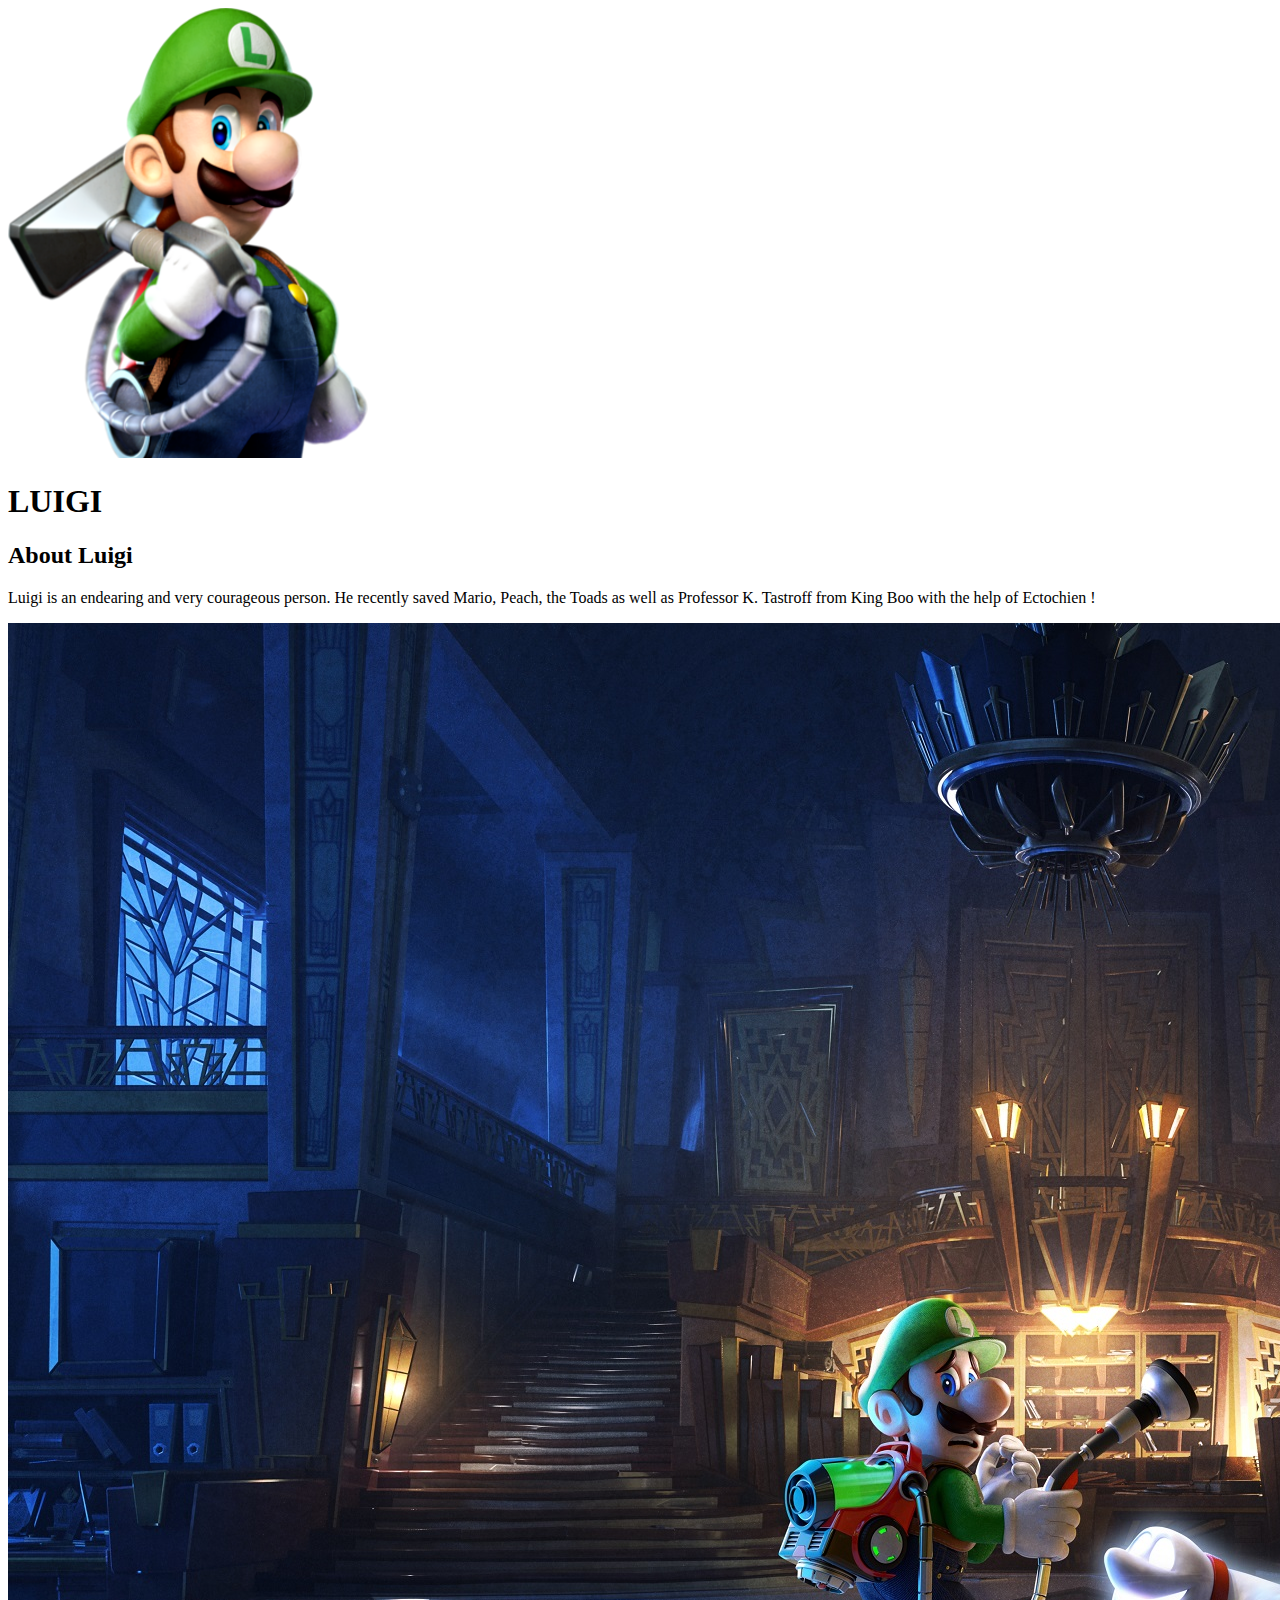
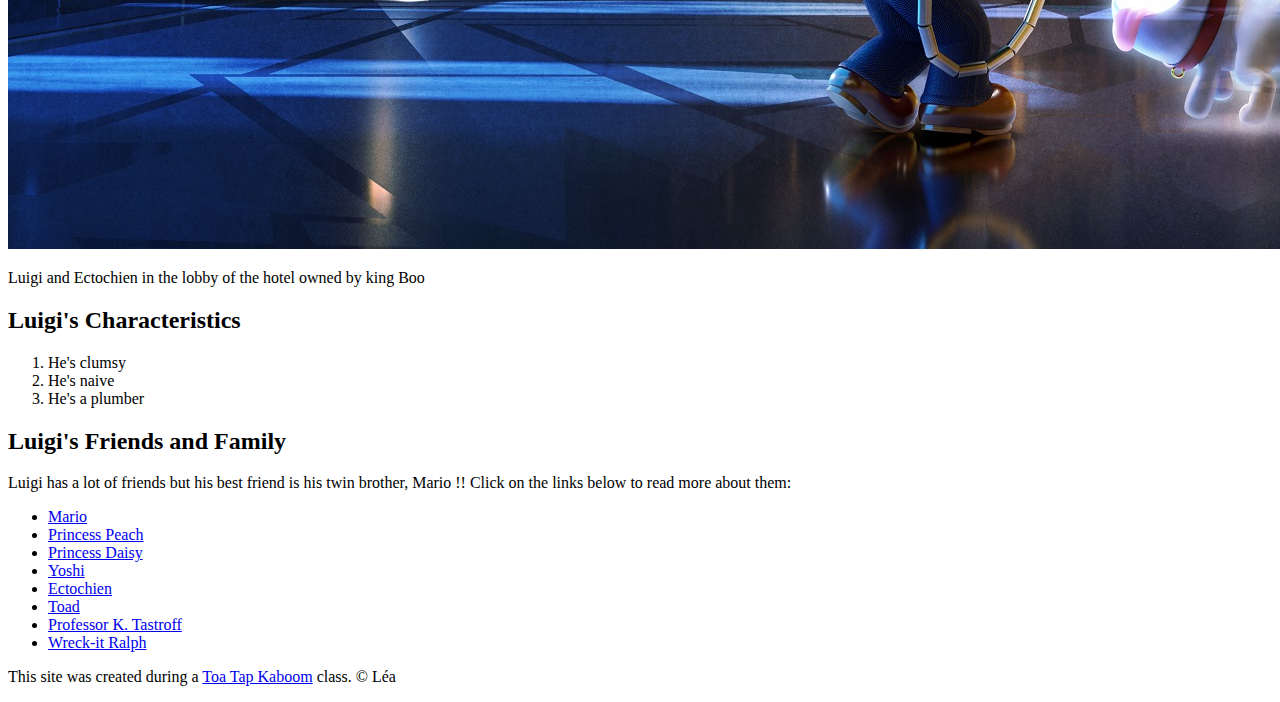
==== index.html @ b01421c3 "added our character's index.html file and a few images" ====
<!DOCTYPE html>
<html>
<head>
	<title>LUIGI</title>
	<link rel="icon" href="img/logo.png">
</head>
<body>
	<!-- header element -->
	<header>
		<img src="img/luigi.png">
		<h1>LUIGI</h1>
	</header>
	<!-- main element -->
	<main>
		<h2>About Luigi</h2>
		<p> Luigi is an endearing and very courageous person. He recently saved Mario, Peach, the Toads as well as Professor K. Tastroff from King Boo with the help of Ectochien ! </p>
		<img src="img/Ectochien.jpeg">
		<p>Luigi and Ectochien in the lobby of the hotel owned by king Boo</p>
		<!-- characteristics -->
		<h2>Luigi's Characteristics</h2>
		<ol>
			<li>He's clumsy</li>
			<li>He's naive</li>
			<li>He's a plumber</li>
		</ol>
		<!-- Friends -->
		<h2>Luigi's Friends and Family</h2>
		<p>Luigi has a lot of friends but his best friend is his twin brother, Mario !! Click on the links below to read more about them:</p>
		<ul>
			<li><a target="_blank"  href="https://fr.wikipedia.org/wiki/Mario_(personnage)">Mario</a></li>
			<li><a target="_blank" href="https://fr.wikipedia.org/wiki/Princesse_Peach">Princess Peach</a></li>
			<li><a target="_blank" href="https://fr.wikipedia.org/wiki/Princesse_Daisy"> Princess Daisy</a></li>
			<li><a target="_blank" href="https://fr.wikipedia.org/wiki/Yoshi#:~:text=Yoshi%20(%E3%83%A8%E3%83%83%E3%82%B7%E3%83%BC%2C%20Yossh%C4%AB)%20est,Mario%20World%202%3A%20Yoshi's%20Island.">Yoshi</a></li>
			<li><a target="_blank" href="https://mario.fandom.com/fr/wiki/Ectochien">Ectochien</a></li>
			<li><a target="_blank" href="https://fr.wikipedia.org/wiki/Toad">Toad</a></li>
			<li><a target="_blank" href="https://mario.fandom.com/fr/wiki/Professeur_Karl_Tastroff">Professor K. Tastroff</a></li>
			<li><a target="_blank" href="https://en.wikipedia.org/wiki/Wreck-It_Ralph">Wreck-it Ralph</a></li>
			
		</ul>

	</main>
	<!-- footer element -->
	<footer>
		<p>This site was created during a <a href="https://taptapkaboom.com">
		Toa Tap Kaboom</a> class. &copy; Léa</p>
	</footer>

</body>
</html>
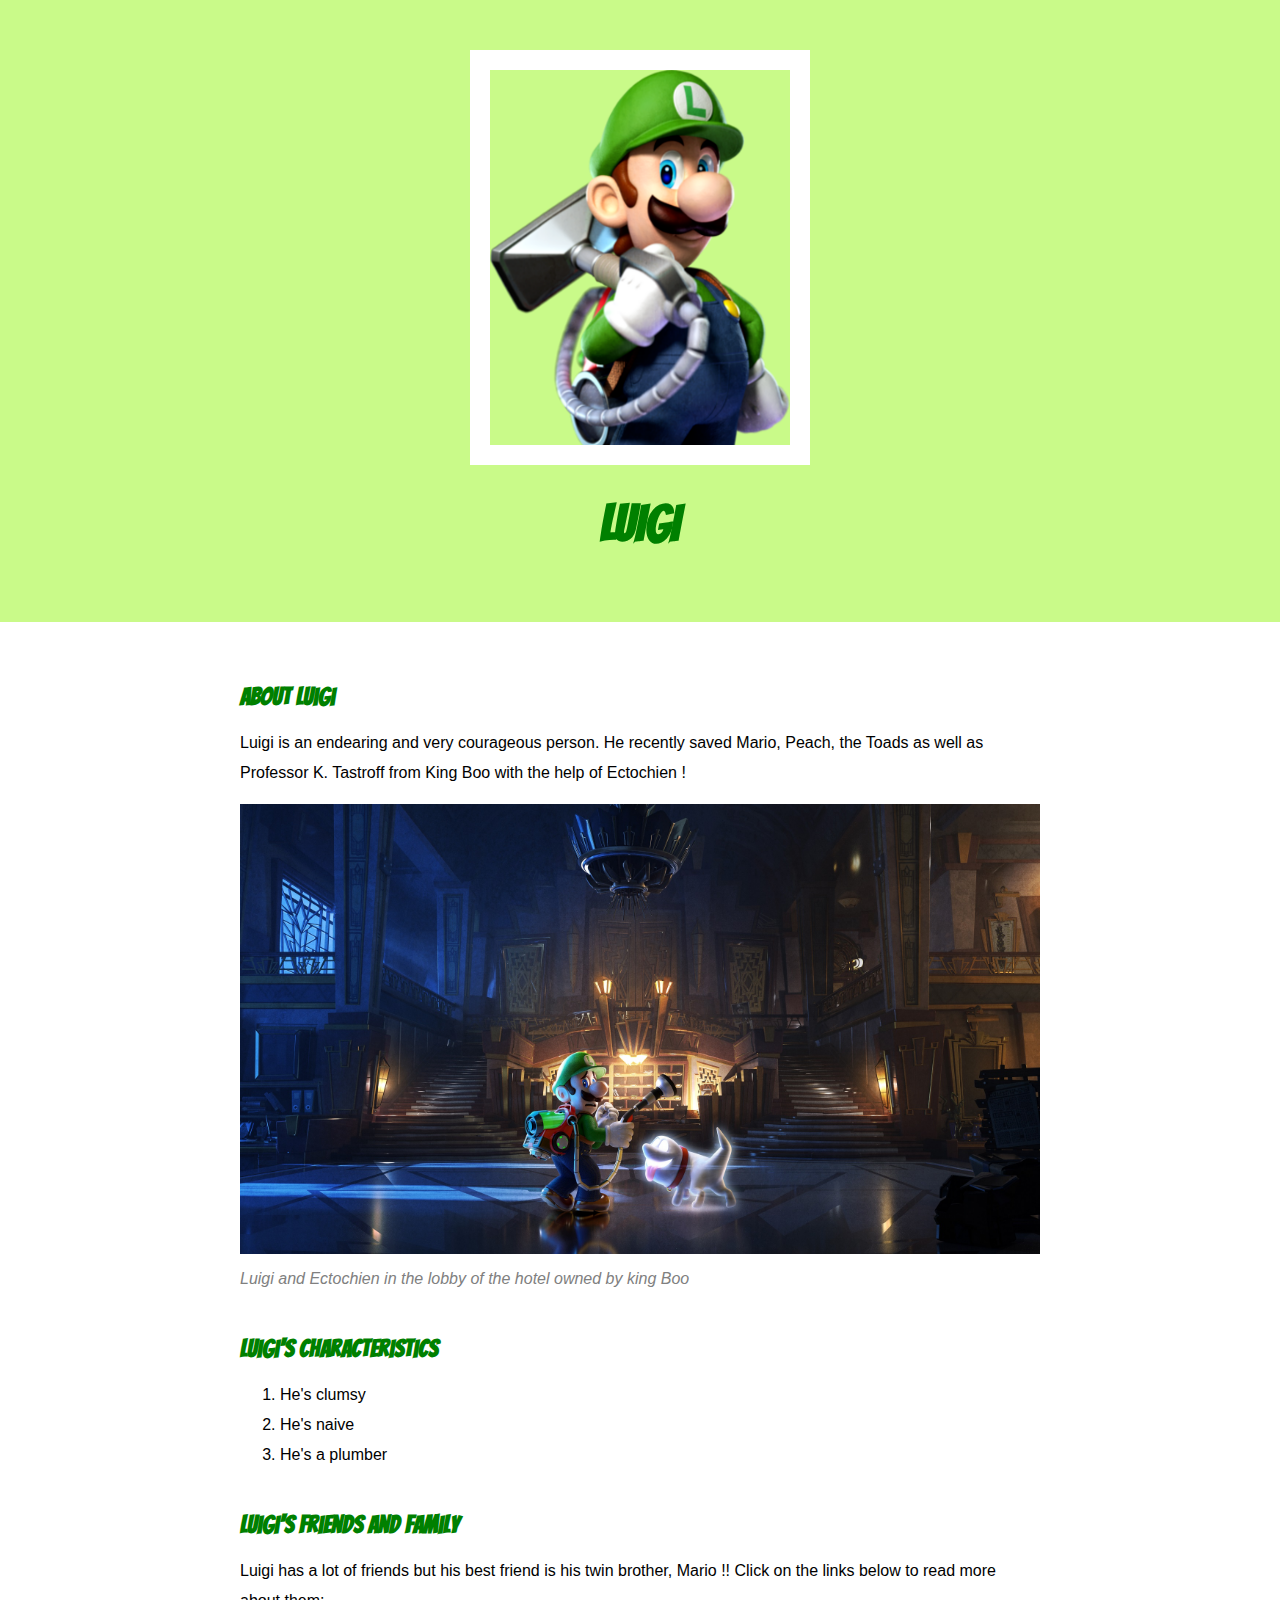
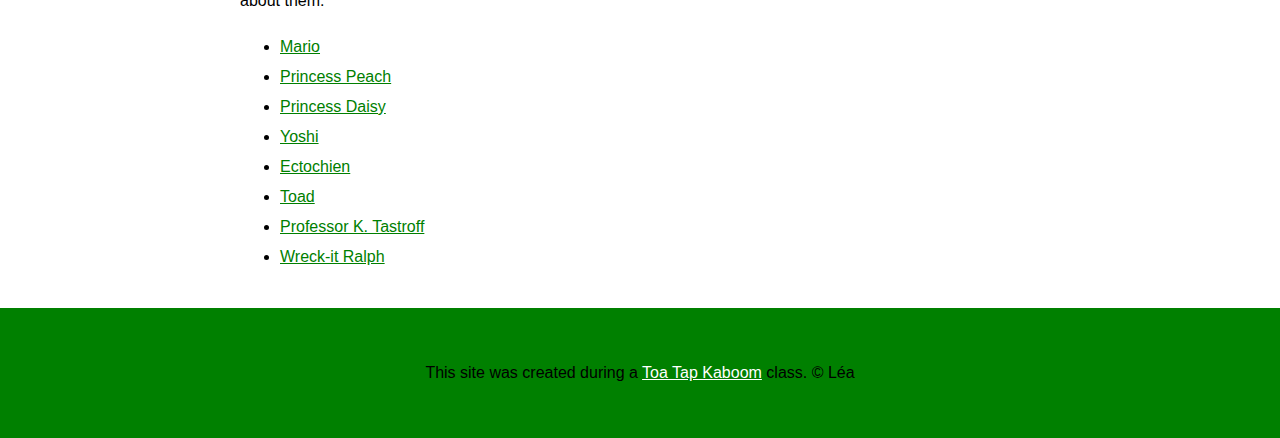
==== commit bbcedac4: "wrote the cssfor our character's website (and changed some html)" ====
--- a/index.html
+++ b/index.html
@@ -3,6 +3,8 @@
 <head>
 	<title>LUIGI</title>
 	<link rel="icon" href="img/logo.png">
+	<link href="https://fonts.googleapis.com/css2?family=Bangers&display=swap" rel="stylesheet">
+	<link rel="stylesheet" type="text/css" href="css/hero.css">
 </head>
 <body>
 	<!-- header element -->
@@ -15,7 +17,7 @@
 		<h2>About Luigi</h2>
 		<p> Luigi is an endearing and very courageous person. He recently saved Mario, Peach, the Toads as well as Professor K. Tastroff from King Boo with the help of Ectochien ! </p>
 		<img src="img/Ectochien.jpeg">
-		<p>Luigi and Ectochien in the lobby of the hotel owned by king Boo</p>
+		<p class="caption">Luigi and Ectochien in the lobby of the hotel owned by king Boo</p>
 		<!-- characteristics -->
 		<h2>Luigi's Characteristics</h2>
 		<ol>
--- a/css/hero.css
+++ b/css/hero.css
@@ -0,0 +1,80 @@
+body{
+	margin: 0;
+	font-family: Helvetica, Arial, sans-serif;
+	font-style: 20px;
+	line-height: 30px;
+
+}
+
+header{
+	background-color: #C9FA89;
+	text-align: center;
+	padding-top: 50px;
+	padding-bottom: 50px;
+}
+
+h1, h2{
+	font-family: 'Bangers', cursive;
+}
+
+header h1{
+	color: green;
+	font-size: 50px;
+}
+
+header img{
+	width: 300px;
+	border: 20px solid white;
+}
+
+main{
+	max-width: 800px;
+	margin: 0 auto;
+	padding: 20px;
+
+}
+
+main img{
+	max-width: 100%;
+}
+
+h2{
+	font-style: 35px;
+	color: green;
+	margin: 40px 0 10px;
+}
+
+a{
+	color: green;
+}
+
+a:hover{
+	background-color:green ;
+	color:white;
+}
+
+footer{
+	background-color:green;
+	text-align: center;
+	color: black;
+	padding: 50px;
+}
+
+footer p {
+	margin: 0;
+}
+
+footer a{
+	color: white;
+}
+
+footer a:hover{
+	opacity: .5;
+	background-color: transparent;
+}
+
+p.caption{
+	color: grey;
+	font-style: italic;
+	margin-top: 0;
+}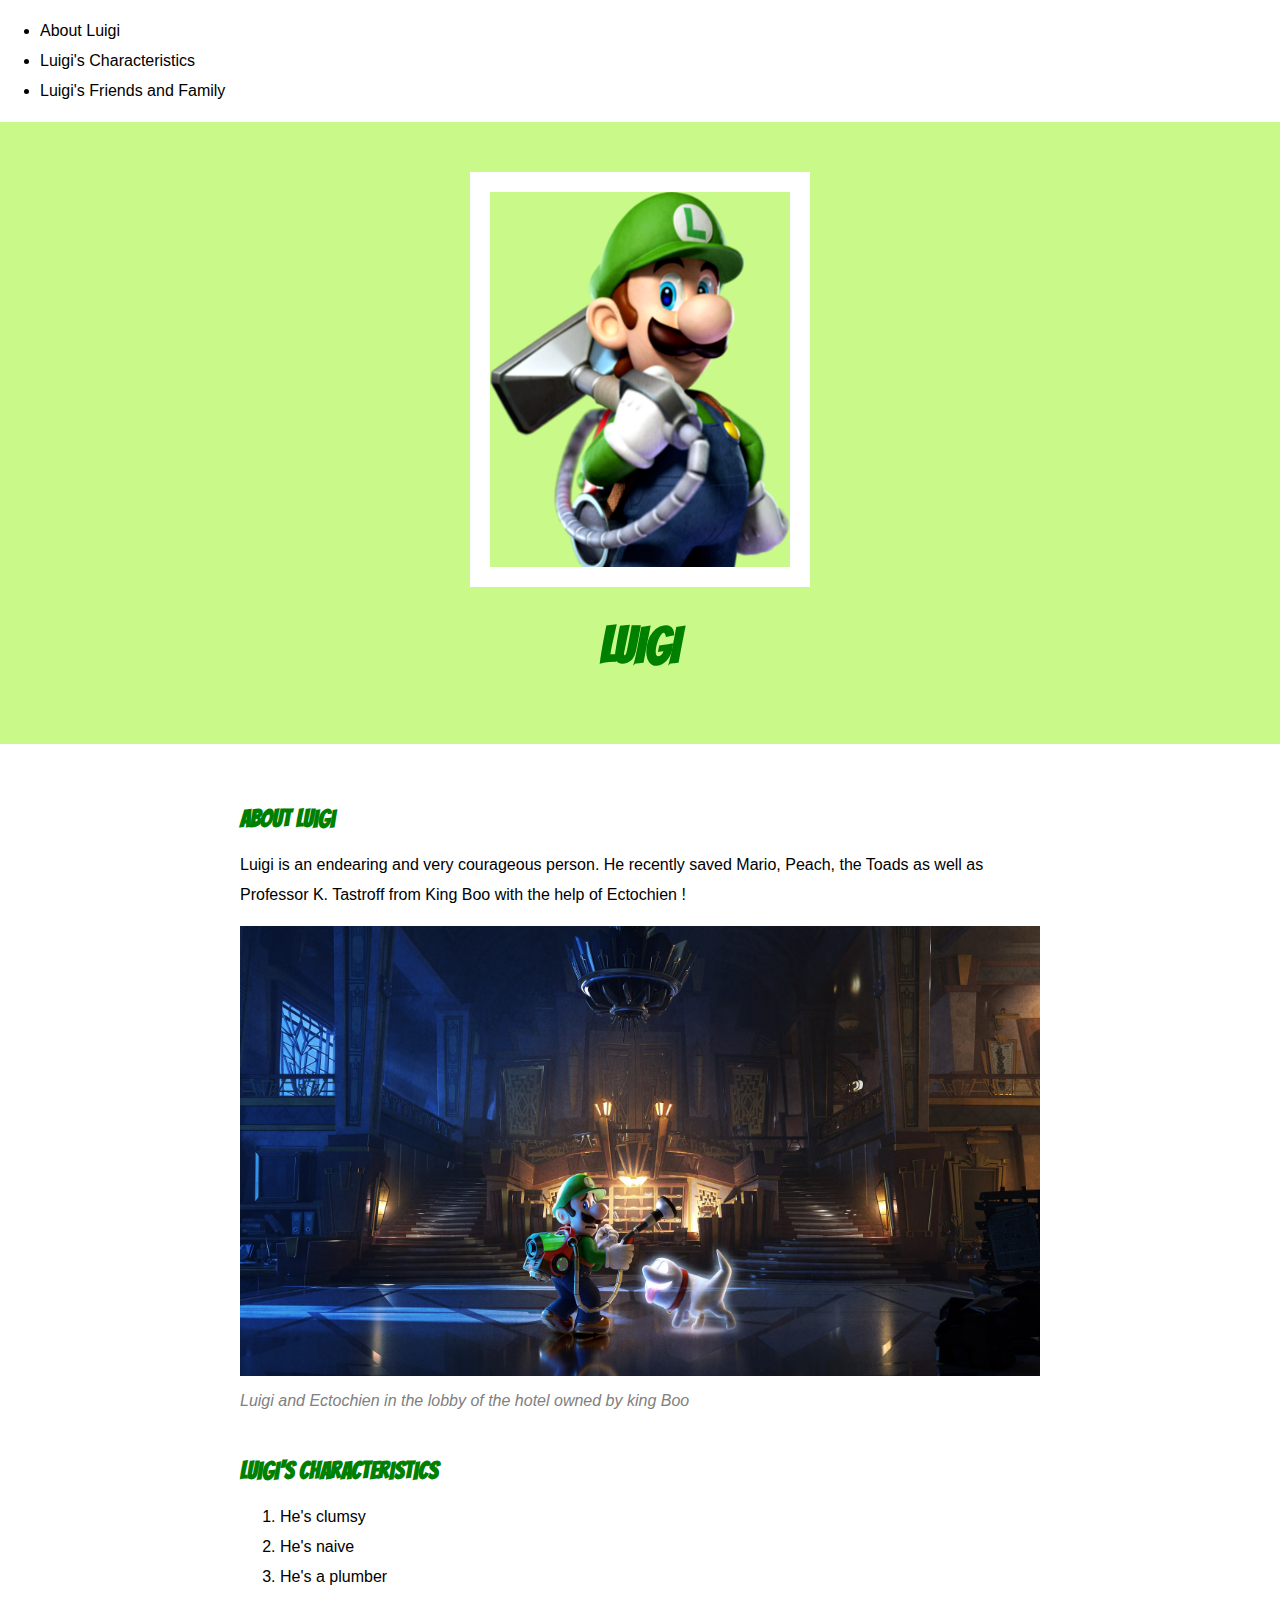
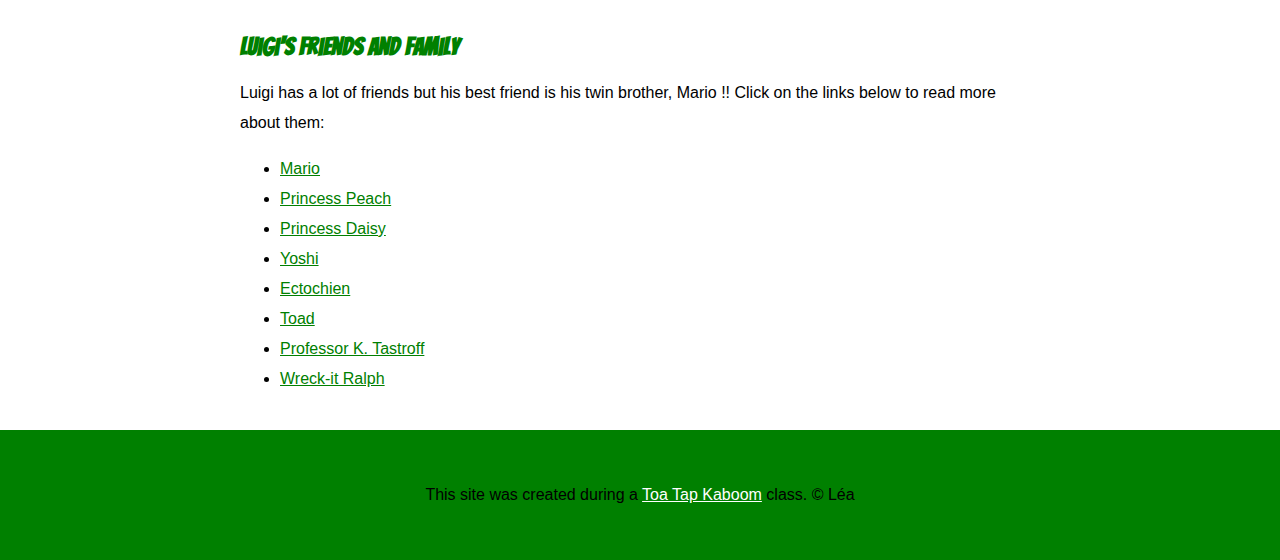
==== commit 8e099c8d: "added a navigation" ====
--- a/index.html
+++ b/index.html
@@ -7,6 +7,15 @@
 	<link rel="stylesheet" type="text/css" href="css/hero.css">
 </head>
 <body>
+	<!-- navigation element -->
+	<nav>
+		<ul>
+			<li>About Luigi</li>
+			<li>Luigi's Characteristics</li>
+			<li>Luigi's Friends and Family</li>
+		</ul>
+
+	</nav>
 	<!-- header element -->
 	<header>
 		<img src="img/luigi.png">
--- a/css/hero.css
+++ b/css/hero.css
@@ -16,6 +16,8 @@
 h1, h2{
 	font-family: 'Bangers', cursive;
 }
+
+/*header styles*/
 
 header h1{
 	color: green;
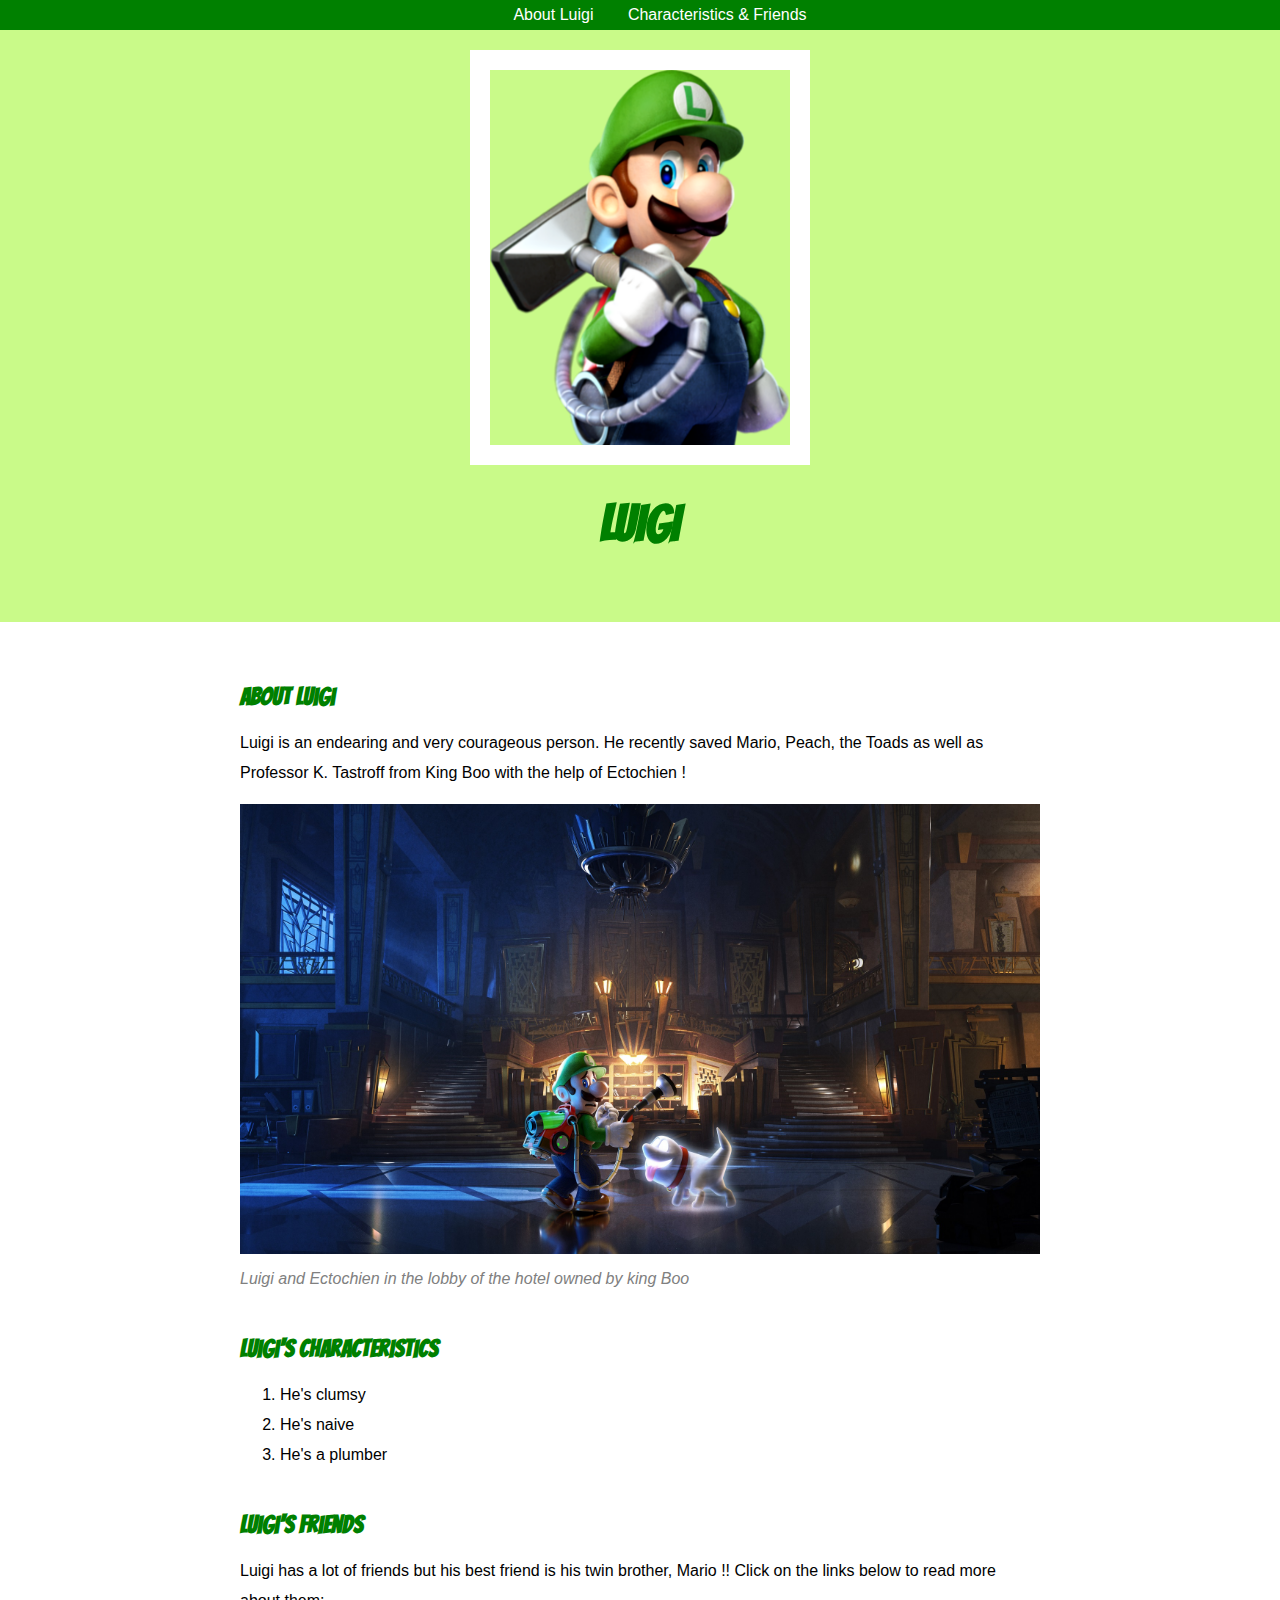
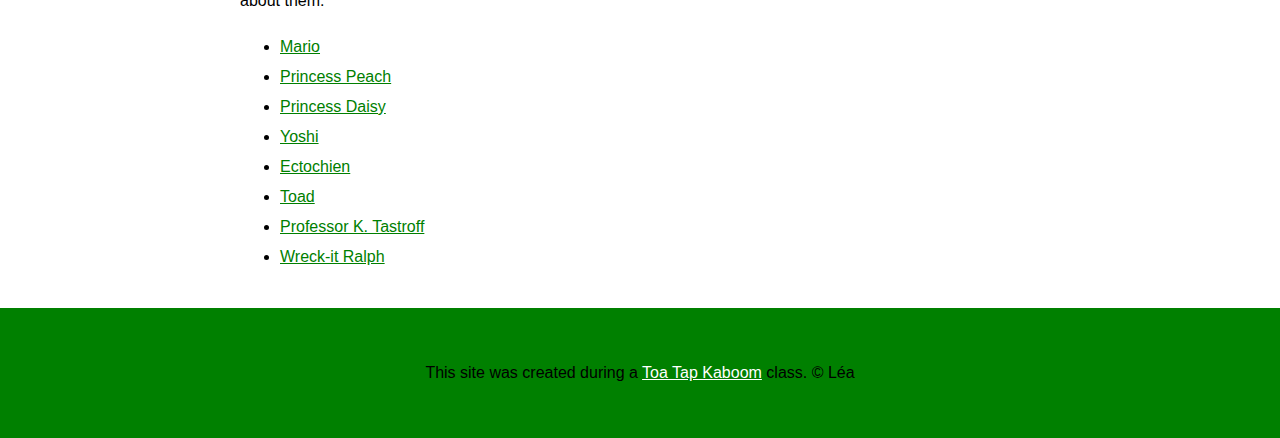
==== commit 8dc53a98: "added some css to the navigation" ====
--- a/index.html
+++ b/index.html
@@ -9,10 +9,10 @@
 <body>
 	<!-- navigation element -->
 	<nav>
-		<ul>
-			<li>About Luigi</li>
-			<li>Luigi's Characteristics</li>
-			<li>Luigi's Friends and Family</li>
+		<ul class="navigation">
+			<li><a href="#About">About Luigi</a> </li>
+			<li><a href="#Characteristics">Characteristics & Friends</a> </li>
+			
 		</ul>
 
 	</nav>
@@ -23,19 +23,19 @@
 	</header>
 	<!-- main element -->
 	<main>
-		<h2>About Luigi</h2>
+		<h2 id="About">About Luigi</h2>
 		<p> Luigi is an endearing and very courageous person. He recently saved Mario, Peach, the Toads as well as Professor K. Tastroff from King Boo with the help of Ectochien ! </p>
 		<img src="img/Ectochien.jpeg">
 		<p class="caption">Luigi and Ectochien in the lobby of the hotel owned by king Boo</p>
 		<!-- characteristics -->
-		<h2>Luigi's Characteristics</h2>
+		<h2 id="Characteristics">Luigi's Characteristics</h2>
 		<ol>
 			<li>He's clumsy</li>
 			<li>He's naive</li>
 			<li>He's a plumber</li>
 		</ol>
 		<!-- Friends -->
-		<h2>Luigi's Friends and Family</h2>
+		<h2 id="Friends">Luigi's Friends</h2>
 		<p>Luigi has a lot of friends but his best friend is his twin brother, Mario !! Click on the links below to read more about them:</p>
 		<ul>
 			<li><a target="_blank"  href="https://fr.wikipedia.org/wiki/Mario_(personnage)">Mario</a></li>
--- a/css/hero.css
+++ b/css/hero.css
@@ -4,6 +4,31 @@
 	font-style: 20px;
 	line-height: 30px;
 
+}
+
+.navigation{
+	color: white;
+	background-color: green;
+	text-align: center;
+	margin-top: 0;
+}
+
+.navigation li{
+	display: inline-block;
+	margin: 0 15px;
+}
+
+.navigation li a {
+    color: white;
+    text-decoration: none;
+}
+
+
+nav{
+	position: fixed;
+    z-index: 1;
+    left: 0;
+    right: 0;
 }
 
 header{
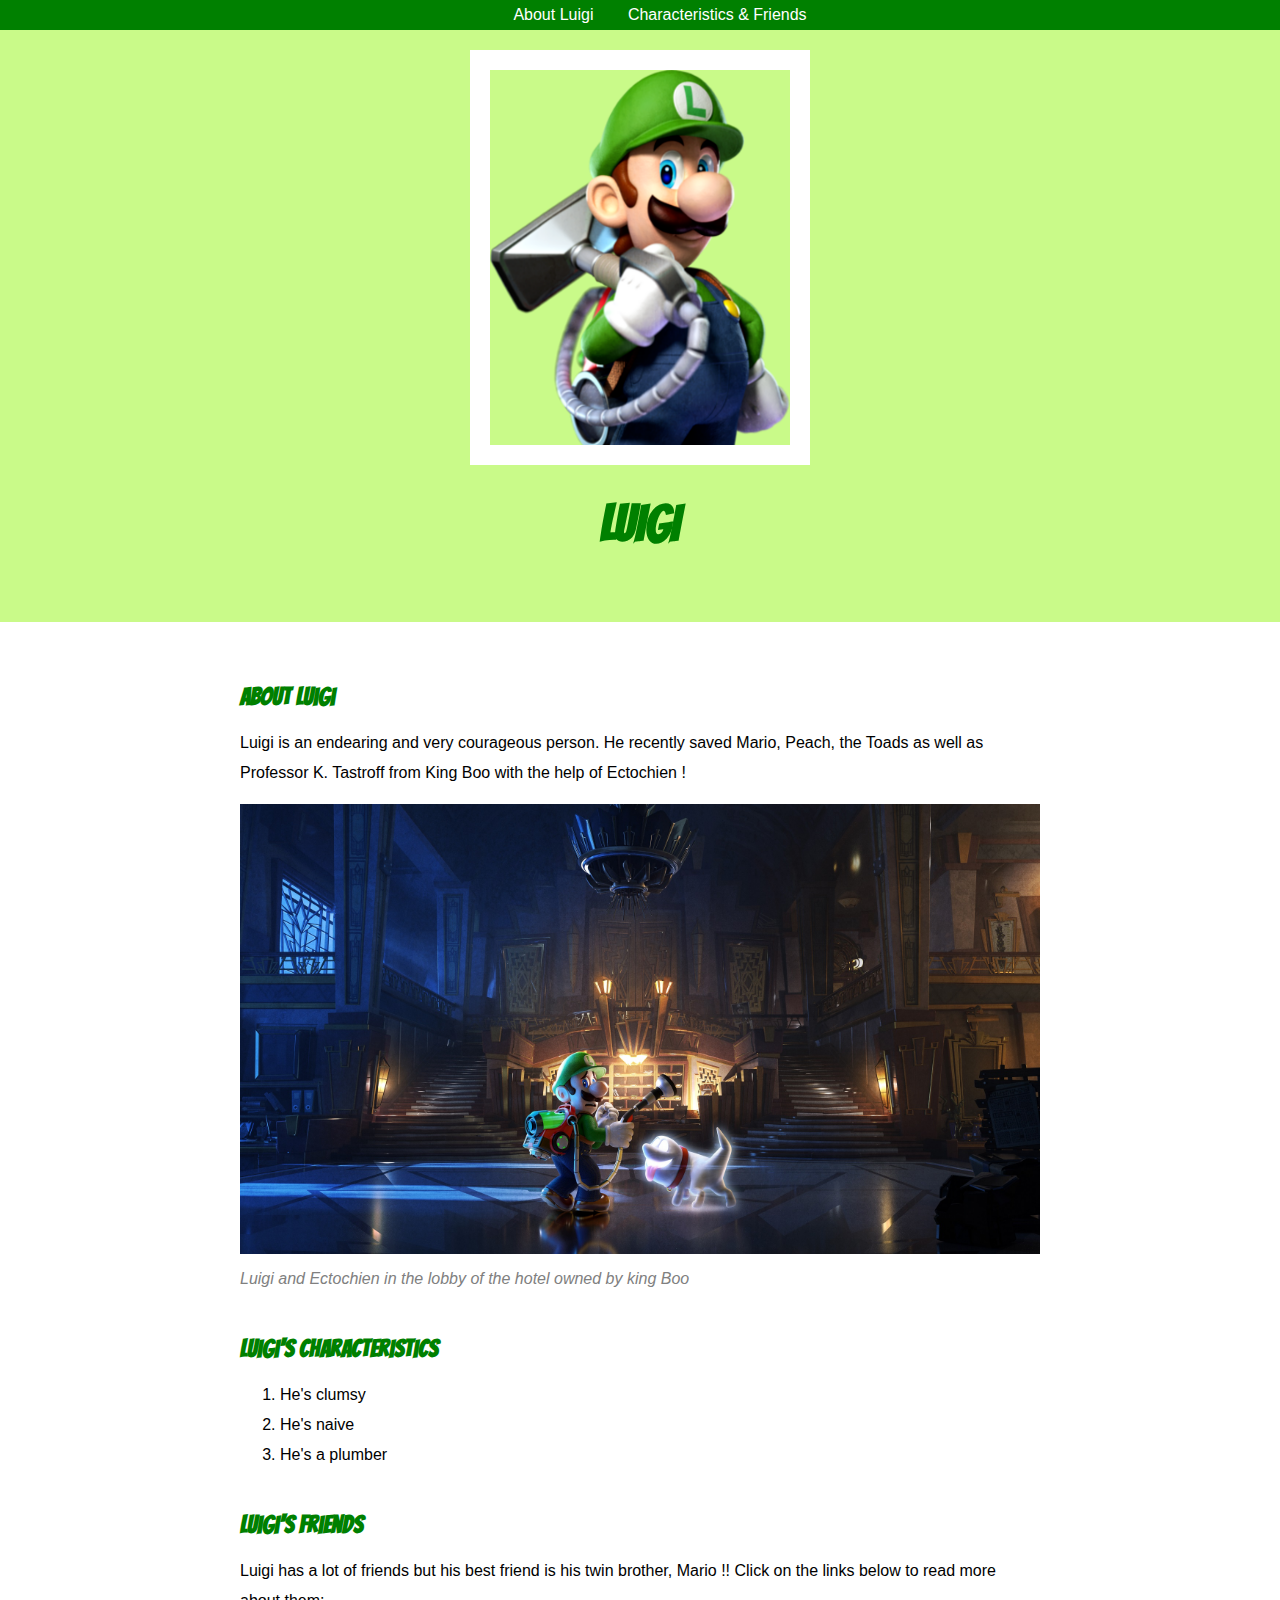
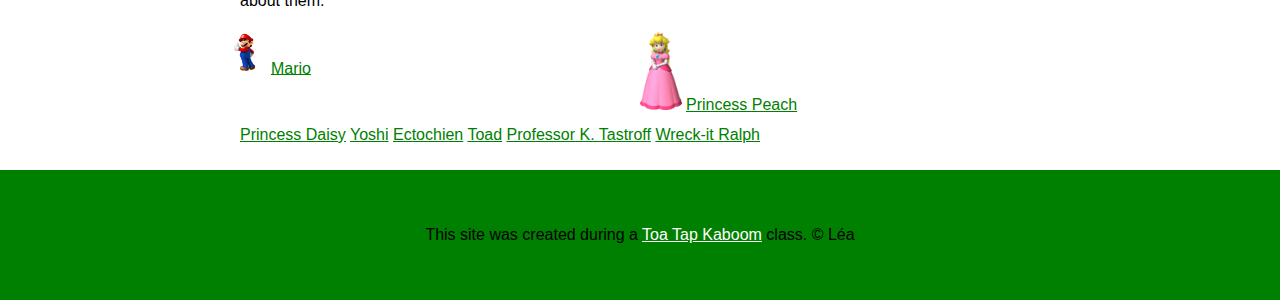
==== commit a103dfe9: "add img" ====
--- a/index.html
+++ b/index.html
@@ -22,7 +22,7 @@
 		<h1>LUIGI</h1>
 	</header>
 	<!-- main element -->
-	<main>
+	<main class="container">
 		<h2 id="About">About Luigi</h2>
 		<p> Luigi is an endearing and very courageous person. He recently saved Mario, Peach, the Toads as well as Professor K. Tastroff from King Boo with the help of Ectochien ! </p>
 		<img src="img/Ectochien.jpeg">
@@ -37,17 +37,24 @@
 		<!-- Friends -->
 		<h2 id="Friends">Luigi's Friends</h2>
 		<p>Luigi has a lot of friends but his best friend is his twin brother, Mario !! Click on the links below to read more about them:</p>
-		<ul>
-			<li><a target="_blank"  href="https://fr.wikipedia.org/wiki/Mario_(personnage)">Mario</a></li>
-			<li><a target="_blank" href="https://fr.wikipedia.org/wiki/Princesse_Peach">Princess Peach</a></li>
-			<li><a target="_blank" href="https://fr.wikipedia.org/wiki/Princesse_Daisy"> Princess Daisy</a></li>
-			<li><a target="_blank" href="https://fr.wikipedia.org/wiki/Yoshi#:~:text=Yoshi%20(%E3%83%A8%E3%83%83%E3%82%B7%E3%83%BC%2C%20Yossh%C4%AB)%20est,Mario%20World%202%3A%20Yoshi's%20Island.">Yoshi</a></li>
-			<li><a target="_blank" href="https://mario.fandom.com/fr/wiki/Ectochien">Ectochien</a></li>
-			<li><a target="_blank" href="https://fr.wikipedia.org/wiki/Toad">Toad</a></li>
-			<li><a target="_blank" href="https://mario.fandom.com/fr/wiki/Professeur_Karl_Tastroff">Professor K. Tastroff</a></li>
-			<li><a target="_blank" href="https://en.wikipedia.org/wiki/Wreck-It_Ralph">Wreck-it Ralph</a></li>
+		<div class="row">
+			<div class="col">
+				<img src="img/mario.png" class="mario-img"> 
+				<a target="_blank"  href="https://fr.wikipedia.org/wiki/Mario_(personnage)">Mario</a>
+			</div>
+			<div class="col">
+				<img src="img/peach.png" class="peach-img">
+				<a target="_blank" href="https://fr.wikipedia.org/wiki/Princesse_Peach">Princess Peach</a>
+			</div>
+		</div>
+			<a target="_blank" href="https://fr.wikipedia.org/wiki/Princesse_Daisy"> Princess Daisy</a>
+			<a target="_blank" href="https://fr.wikipedia.org/wiki/Yoshi#:~:text=Yoshi%20(%E3%83%A8%E3%83%83%E3%82%B7%E3%83%BC%2C%20Yossh%C4%AB)%20est,Mario%20World%202%3A%20Yoshi's%20Island.">Yoshi</a>
+			<a target="_blank" href="https://mario.fandom.com/fr/wiki/Ectochien">Ectochien</a>
+			<a target="_blank" href="https://fr.wikipedia.org/wiki/Toad">Toad</a>
+			<a target="_blank" href="https://mario.fandom.com/fr/wiki/Professeur_Karl_Tastroff">Professor K. Tastroff</a>
+			<a target="_blank" href="https://en.wikipedia.org/wiki/Wreck-It_Ralph">Wreck-it Ralph</a>
 			
-		</ul>
+		
 
 	</main>
 	<!-- footer element -->
--- a/css/hero.css
+++ b/css/hero.css
@@ -65,6 +65,31 @@
 	max-width: 100%;
 }
 
+.row {
+    display: -ms-flexbox;
+    display: flex;
+    -ms-flex-wrap: wrap;
+    flex-wrap: wrap;
+    margin-right: -15px;
+    margin-left: -15px;
+}
+
+.col {
+    flex-basis: 0;
+    flex-grow: 1;
+    max-width: 100%;
+}
+
+.mario-img{
+	position: relative;
+	width: 10%;
+}
+
+.peach-img{
+	position: relative;
+	width: 10%;
+}
+
 h2{
 	font-style: 35px;
 	color: green;
